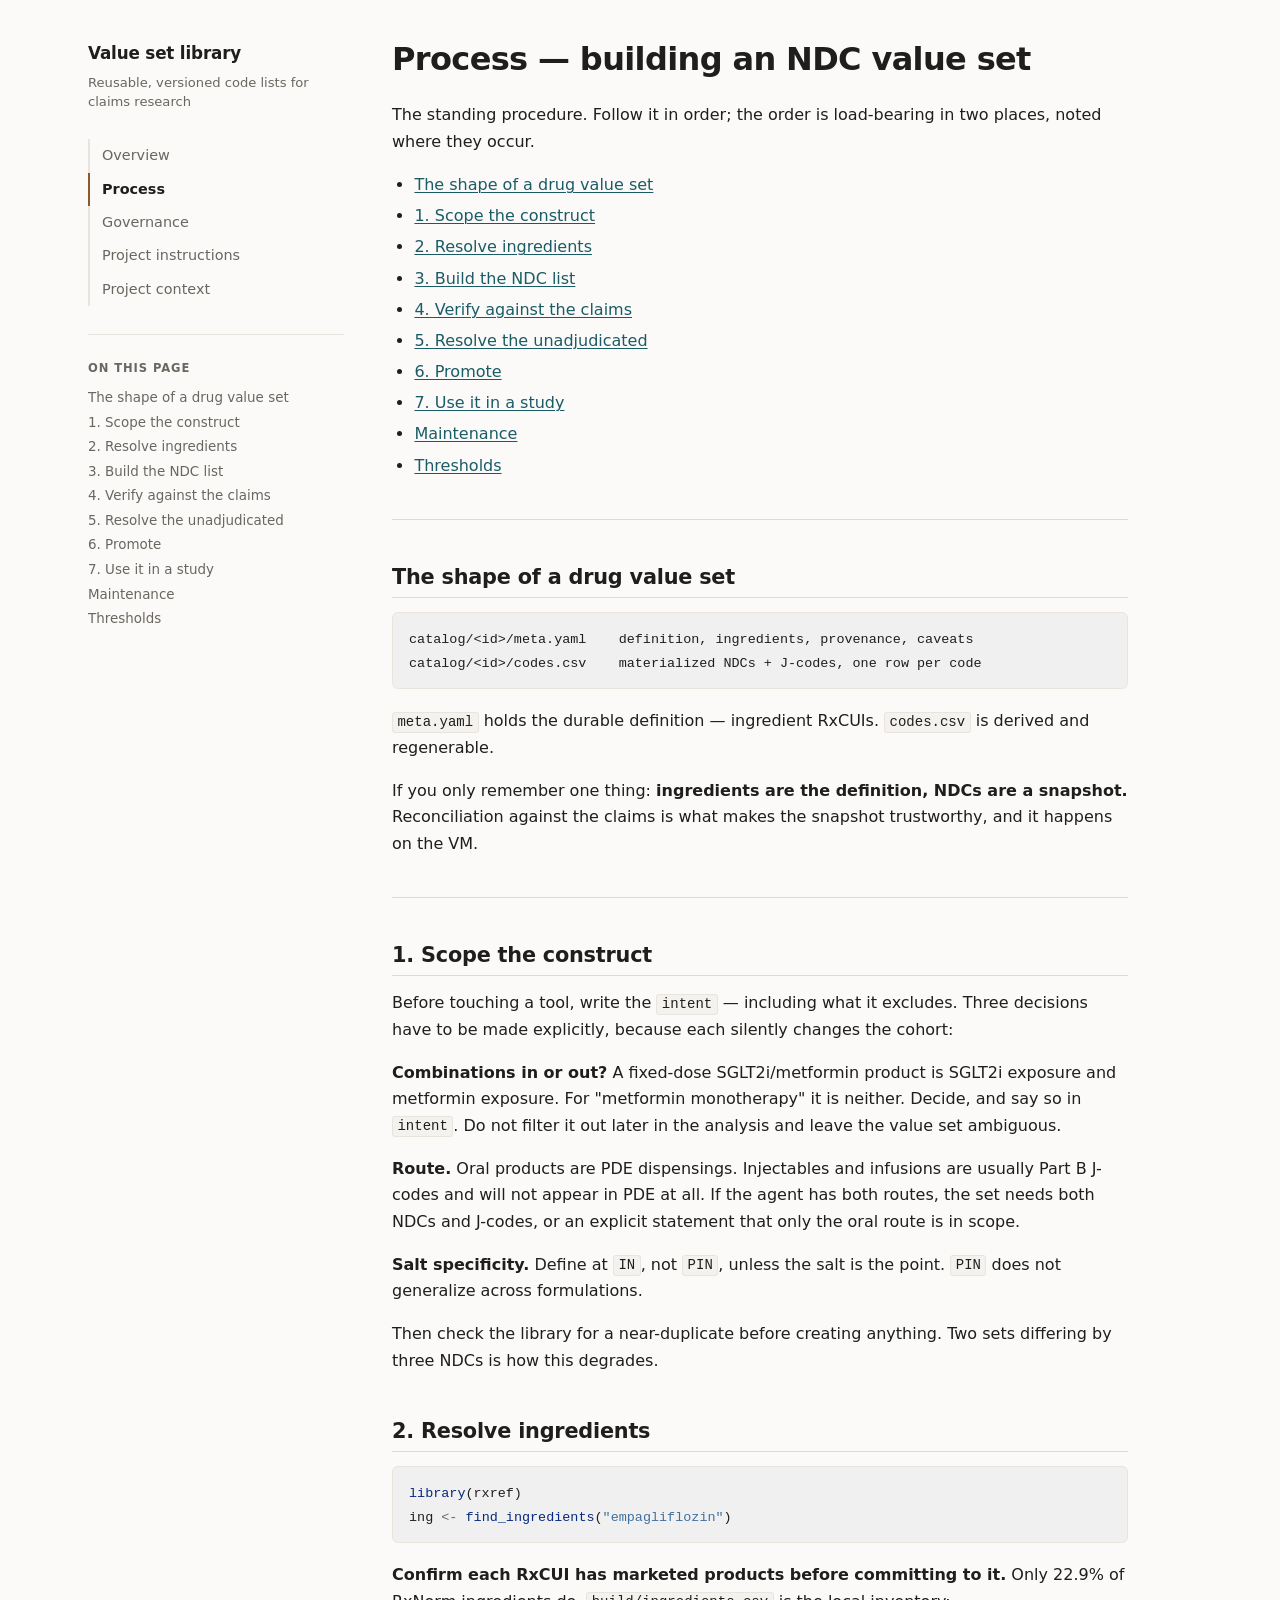
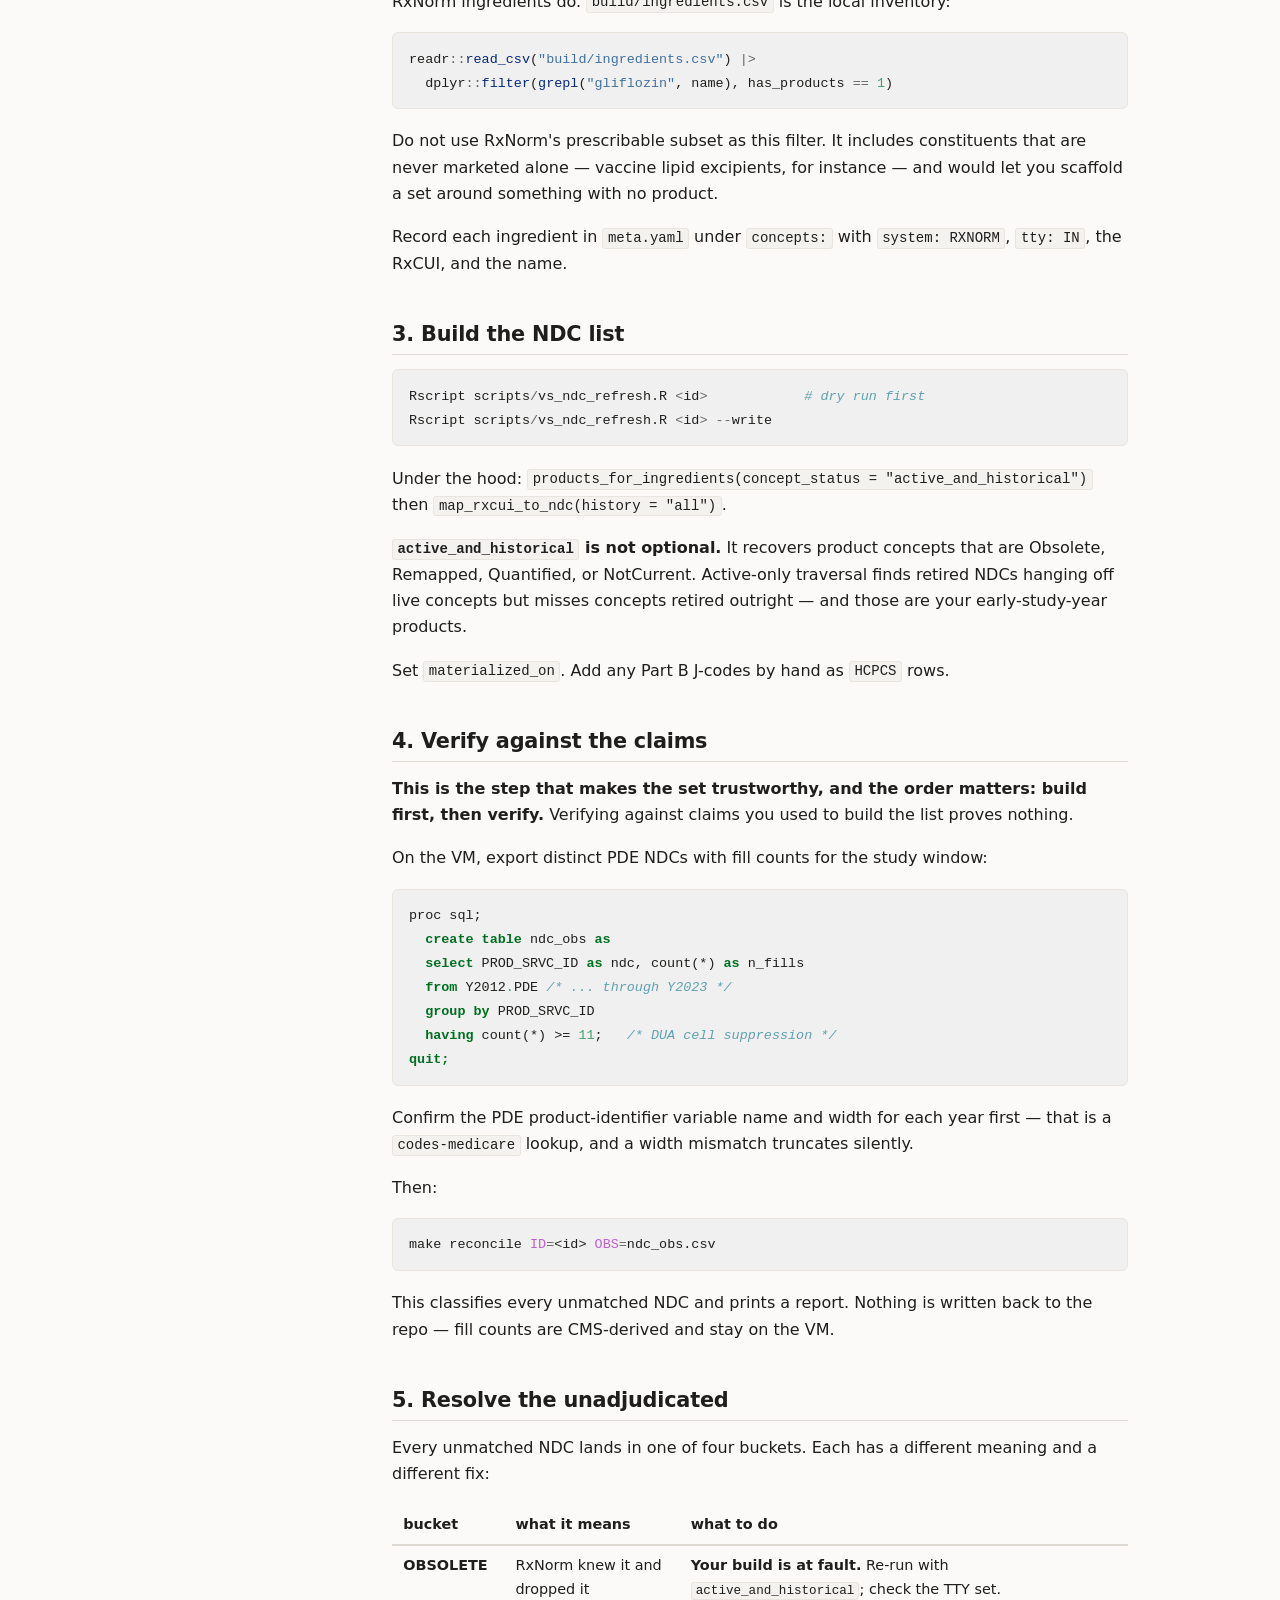
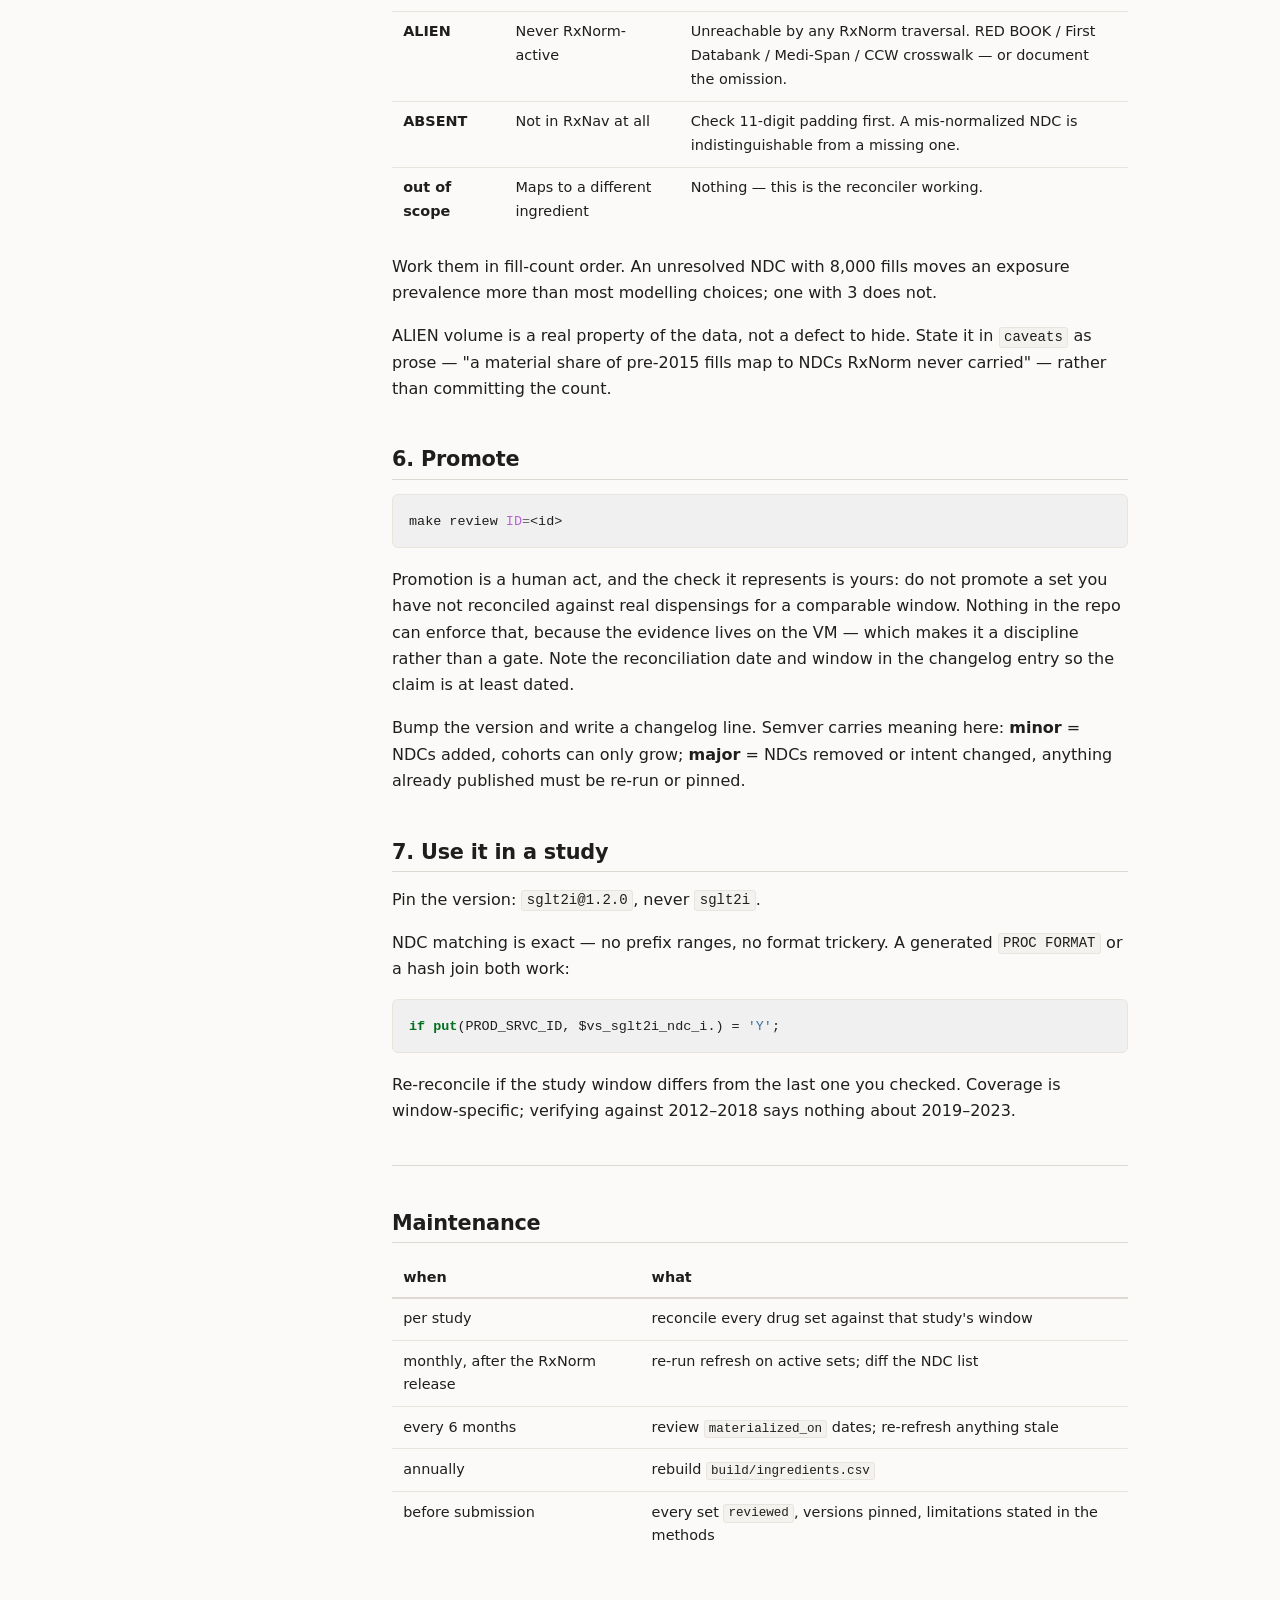
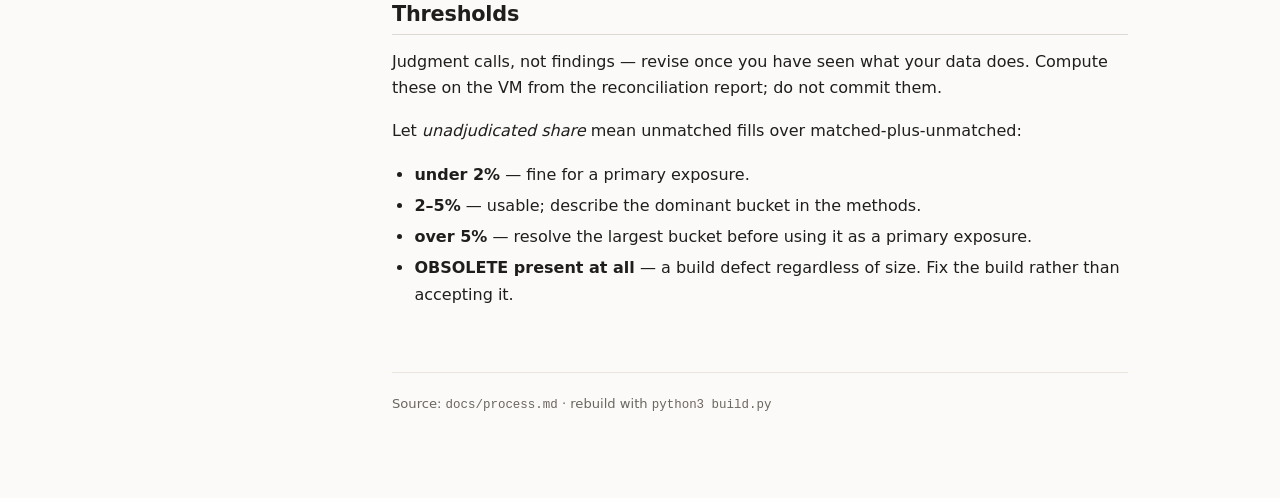
==== process.html @ ccbb122b "Publish value set library docs as a static site Renders the five library documents (overview, proces" ====
<!doctype html>
<html lang="en">
<head>
<meta charset="utf-8">
<meta name="viewport" content="width=device-width, initial-scale=1">
<title>Process — building an NDC value set — Value set library</title>
<meta name="description" content="The standing procedure. Follow it in order; the order is load-bearing in two">
<link rel="stylesheet" href="assets/style.css">
<link rel="stylesheet" href="assets/highlight.css">
<link rel="icon" href="data:image/svg+xml,<svg xmlns='http://www.w3.org/2000/svg' viewBox='0 0 16 16'><text y='13' font-size='14'>&#128203;</text></svg>">
</head>
<body>
<a class="skip" href="#main">Skip to content</a>
<div class="layout">
<header class="sidebar">
  <div class="brand">
    <a href="index.html">Value set library</a>
    <p>Reusable, versioned code lists for claims research</p>
  </div>
  <nav class="site-nav" aria-label="Site">
    <ul>
      <li><a href="index.html">Overview</a></li>
      <li><a href="process.html" class="current" aria-current="page">Process</a></li>
      <li><a href="governance.html">Governance</a></li>
      <li><a href="project-instructions.html">Project instructions</a></li>
      <li><a href="project-context.html">Project context</a></li>
    </ul>
  </nav>
  <nav class="page-toc" aria-label="On this page">
    <h2>On this page</h2>
    <ul>
      <li><a href="#the-shape-of-a-drug-value-set">The shape of a drug value set</a></li>
      <li><a href="#1-scope-the-construct">1. Scope the construct</a></li>
      <li><a href="#2-resolve-ingredients">2. Resolve ingredients</a></li>
      <li><a href="#3-build-the-ndc-list">3. Build the NDC list</a></li>
      <li><a href="#4-verify-against-the-claims">4. Verify against the claims</a></li>
      <li><a href="#5-resolve-the-unadjudicated">5. Resolve the unadjudicated</a></li>
      <li><a href="#6-promote">6. Promote</a></li>
      <li><a href="#7-use-it-in-a-study">7. Use it in a study</a></li>
      <li><a href="#maintenance">Maintenance</a></li>
      <li><a href="#thresholds">Thresholds</a></li>
    </ul>
  </nav>

</header>
<main id="main">
  <article class="prose">
<h1 id="process-building-an-ndc-value-set">Process — building an NDC value set<a class="headerlink" href="#process-building-an-ndc-value-set" title="Link to this section">#</a></h1>
<p>The standing procedure. Follow it in order; the order is load-bearing in two
places, noted where they occur.</p>
<ul>
<li><a href="#the-shape-of-a-drug-value-set">The shape of a drug value set</a></li>
<li><a href="#1-scope-the-construct">1. Scope the construct</a></li>
<li><a href="#2-resolve-ingredients">2. Resolve ingredients</a></li>
<li><a href="#3-build-the-ndc-list">3. Build the NDC list</a></li>
<li><a href="#4-verify-against-the-claims">4. Verify against the claims</a></li>
<li><a href="#5-resolve-the-unadjudicated">5. Resolve the unadjudicated</a></li>
<li><a href="#6-promote">6. Promote</a></li>
<li><a href="#7-use-it-in-a-study">7. Use it in a study</a></li>
<li><a href="#maintenance">Maintenance</a></li>
<li><a href="#thresholds">Thresholds</a></li>
</ul>
<hr />
<h2 id="the-shape-of-a-drug-value-set">The shape of a drug value set<a class="headerlink" href="#the-shape-of-a-drug-value-set" title="Link to this section">#</a></h2>
<div class="codehilite"><pre><span></span><code>catalog/&lt;id&gt;/meta.yaml    definition, ingredients, provenance, caveats
catalog/&lt;id&gt;/codes.csv    materialized NDCs + J-codes, one row per code
</code></pre></div>

<p><code>meta.yaml</code> holds the durable definition — ingredient RxCUIs. <code>codes.csv</code> is
derived and regenerable.</p>
<p>If you only remember one thing: <strong>ingredients are the definition, NDCs are a
snapshot.</strong> Reconciliation against the claims is what makes the snapshot
trustworthy, and it happens on the VM.</p>
<hr />
<h2 id="1-scope-the-construct">1. Scope the construct<a class="headerlink" href="#1-scope-the-construct" title="Link to this section">#</a></h2>
<p>Before touching a tool, write the <code>intent</code> — including what it excludes. Three
decisions have to be made explicitly, because each silently changes the cohort:</p>
<p><strong>Combinations in or out?</strong> A fixed-dose SGLT2i/metformin product is SGLT2i
exposure and metformin exposure. For "metformin monotherapy" it is neither.
Decide, and say so in <code>intent</code>. Do not filter it out later in the analysis and
leave the value set ambiguous.</p>
<p><strong>Route.</strong> Oral products are PDE dispensings. Injectables and infusions are
usually Part B J-codes and will not appear in PDE at all. If the agent has both
routes, the set needs both NDCs and J-codes, or an explicit statement that only
the oral route is in scope.</p>
<p><strong>Salt specificity.</strong> Define at <code>IN</code>, not <code>PIN</code>, unless the salt is the point.
<code>PIN</code> does not generalize across formulations.</p>
<p>Then check the library for a near-duplicate before creating anything. Two sets
differing by three NDCs is how this degrades.</p>
<h2 id="2-resolve-ingredients">2. Resolve ingredients<a class="headerlink" href="#2-resolve-ingredients" title="Link to this section">#</a></h2>
<div class="codehilite"><pre><span></span><code><span class="nf">library</span><span class="p">(</span><span class="n">rxref</span><span class="p">)</span>
<span class="n">ing</span><span class="w"> </span><span class="o">&lt;-</span><span class="w"> </span><span class="nf">find_ingredients</span><span class="p">(</span><span class="s">"empagliflozin"</span><span class="p">)</span>
</code></pre></div>

<p><strong>Confirm each RxCUI has marketed products before committing to it.</strong> Only 22.9%
of RxNorm ingredients do. <code>build/ingredients.csv</code> is the local inventory:</p>
<div class="codehilite"><pre><span></span><code><span class="n">readr</span><span class="o">::</span><span class="nf">read_csv</span><span class="p">(</span><span class="s">"build/ingredients.csv"</span><span class="p">)</span><span class="w"> </span><span class="o">|&gt;</span>
<span class="w">  </span><span class="n">dplyr</span><span class="o">::</span><span class="nf">filter</span><span class="p">(</span><span class="nf">grepl</span><span class="p">(</span><span class="s">"gliflozin"</span><span class="p">,</span><span class="w"> </span><span class="n">name</span><span class="p">),</span><span class="w"> </span><span class="n">has_products</span><span class="w"> </span><span class="o">==</span><span class="w"> </span><span class="m">1</span><span class="p">)</span>
</code></pre></div>

<p>Do not use RxNorm's prescribable subset as this filter. It includes constituents
that are never marketed alone — vaccine lipid excipients, for instance — and
would let you scaffold a set around something with no product.</p>
<p>Record each ingredient in <code>meta.yaml</code> under <code>concepts:</code> with <code>system: RXNORM</code>,
<code>tty: IN</code>, the RxCUI, and the name.</p>
<h2 id="3-build-the-ndc-list">3. Build the NDC list<a class="headerlink" href="#3-build-the-ndc-list" title="Link to this section">#</a></h2>
<div class="codehilite"><pre><span></span><code><span class="n">Rscript</span><span class="w"> </span><span class="n">scripts</span><span class="o">/</span><span class="n">vs_ndc_refresh.R</span><span class="w"> </span><span class="o">&lt;</span><span class="n">id</span><span class="o">&gt;</span><span class="w">            </span><span class="c1"># dry run first</span>
<span class="n">Rscript</span><span class="w"> </span><span class="n">scripts</span><span class="o">/</span><span class="n">vs_ndc_refresh.R</span><span class="w"> </span><span class="o">&lt;</span><span class="n">id</span><span class="o">&gt;</span><span class="w"> </span><span class="o">--</span><span class="n">write</span>
</code></pre></div>

<p>Under the hood: <code>products_for_ingredients(concept_status =
"active_and_historical")</code> then <code>map_rxcui_to_ndc(history = "all")</code>.</p>
<p><strong><code>active_and_historical</code> is not optional.</strong> It recovers product concepts that
are Obsolete, Remapped, Quantified, or NotCurrent. Active-only traversal finds
retired NDCs hanging off live concepts but misses concepts retired outright —
and those are your early-study-year products.</p>
<p>Set <code>materialized_on</code>. Add any Part B J-codes by hand as <code>HCPCS</code> rows.</p>
<h2 id="4-verify-against-the-claims">4. Verify against the claims<a class="headerlink" href="#4-verify-against-the-claims" title="Link to this section">#</a></h2>
<p><strong>This is the step that makes the set trustworthy, and the order matters: build
first, then verify.</strong> Verifying against claims you used to build the list proves
nothing.</p>
<p>On the VM, export distinct PDE NDCs with fill counts for the study window:</p>
<div class="codehilite"><pre><span></span><code>proc sql;
  <span class="k">create</span> <span class="k">table</span> ndc_obs <span class="k">as</span>
  <span class="k">select</span> PROD_SRVC_ID <span class="k">as</span> ndc, count(*) <span class="k">as</span> n_fills
  <span class="k">from</span> Y2012<span class="m">.</span>PDE <span class="c">/* ... through Y2023 */</span>
  <span class="k">group</span> <span class="k">by</span> PROD_SRVC_ID
  <span class="k">having</span> count(*) &gt;= <span class="m">11</span>;   <span class="c">/* DUA cell suppression */</span>
<span class="kr">quit;</span>
</code></pre></div>

<p>Confirm the PDE product-identifier variable name and width for each year first —
that is a <code>codes-medicare</code> lookup, and a width mismatch truncates silently.</p>
<p>Then:</p>
<div class="codehilite"><pre><span></span><code>make<span class="w"> </span>reconcile<span class="w"> </span><span class="nv">ID</span><span class="o">=</span>&lt;id&gt;<span class="w"> </span><span class="nv">OBS</span><span class="o">=</span>ndc_obs.csv
</code></pre></div>

<p>This classifies every unmatched NDC and prints a report. Nothing is written
back to the repo — fill counts are CMS-derived and stay on the VM.</p>
<h2 id="5-resolve-the-unadjudicated">5. Resolve the unadjudicated<a class="headerlink" href="#5-resolve-the-unadjudicated" title="Link to this section">#</a></h2>
<p>Every unmatched NDC lands in one of four buckets. Each has a different meaning
and a different fix:</p>
<div class="table-scroll"><table>
<thead>
<tr>
<th>bucket</th>
<th>what it means</th>
<th>what to do</th>
</tr>
</thead>
<tbody>
<tr>
<td><strong>OBSOLETE</strong></td>
<td>RxNorm knew it and dropped it</td>
<td><strong>Your build is at fault.</strong> Re-run with <code>active_and_historical</code>; check the TTY set.</td>
</tr>
<tr>
<td><strong>ALIEN</strong></td>
<td>Never RxNorm-active</td>
<td>Unreachable by any RxNorm traversal. RED BOOK / First Databank / Medi-Span / CCW crosswalk — or document the omission.</td>
</tr>
<tr>
<td><strong>ABSENT</strong></td>
<td>Not in RxNav at all</td>
<td>Check 11-digit padding first. A mis-normalized NDC is indistinguishable from a missing one.</td>
</tr>
<tr>
<td><strong>out of scope</strong></td>
<td>Maps to a different ingredient</td>
<td>Nothing — this is the reconciler working.</td>
</tr>
</tbody>
</table></div>
<p>Work them in fill-count order. An unresolved NDC with 8,000 fills moves an
exposure prevalence more than most modelling choices; one with 3 does not.</p>
<p>ALIEN volume is a real property of the data, not a defect to hide. State it in
<code>caveats</code> as prose — "a material share of pre-2015 fills map to NDCs RxNorm
never carried" — rather than committing the count.</p>
<h2 id="6-promote">6. Promote<a class="headerlink" href="#6-promote" title="Link to this section">#</a></h2>
<div class="codehilite"><pre><span></span><code>make<span class="w"> </span>review<span class="w"> </span><span class="nv">ID</span><span class="o">=</span>&lt;id&gt;
</code></pre></div>

<p>Promotion is a human act, and the check it represents is yours: do not promote
a set you have not reconciled against real dispensings for a comparable window.
Nothing in the repo can enforce that, because the evidence lives on the VM —
which makes it a discipline rather than a gate. Note the reconciliation date
and window in the changelog entry so the claim is at least dated.</p>
<p>Bump the version and write a changelog line. Semver carries meaning here:
<strong>minor</strong> = NDCs added, cohorts can only grow; <strong>major</strong> = NDCs removed or
intent changed, anything already published must be re-run or pinned.</p>
<h2 id="7-use-it-in-a-study">7. Use it in a study<a class="headerlink" href="#7-use-it-in-a-study" title="Link to this section">#</a></h2>
<p>Pin the version: <code>sglt2i@1.2.0</code>, never <code>sglt2i</code>.</p>
<p>NDC matching is exact — no prefix ranges, no format trickery. A generated
<code>PROC FORMAT</code> or a hash join both work:</p>
<div class="codehilite"><pre><span></span><code><span class="k">if</span> <span class="k">put</span>(PROD_SRVC_ID, $vs_sglt2i_ndc_i.) = <span class="s">'Y'</span>;
</code></pre></div>

<p>Re-reconcile if the study window differs from the last one you checked.
Coverage is window-specific; verifying against 2012–2018 says nothing about
2019–2023.</p>
<hr />
<h2 id="maintenance">Maintenance<a class="headerlink" href="#maintenance" title="Link to this section">#</a></h2>
<div class="table-scroll"><table>
<thead>
<tr>
<th>when</th>
<th>what</th>
</tr>
</thead>
<tbody>
<tr>
<td>per study</td>
<td>reconcile every drug set against that study's window</td>
</tr>
<tr>
<td>monthly, after the RxNorm release</td>
<td>re-run refresh on active sets; diff the NDC list</td>
</tr>
<tr>
<td>every 6 months</td>
<td>review <code>materialized_on</code> dates; re-refresh anything stale</td>
</tr>
<tr>
<td>annually</td>
<td>rebuild <code>build/ingredients.csv</code></td>
</tr>
<tr>
<td>before submission</td>
<td>every set <code>reviewed</code>, versions pinned, limitations stated in the methods</td>
</tr>
</tbody>
</table></div>
<h2 id="thresholds">Thresholds<a class="headerlink" href="#thresholds" title="Link to this section">#</a></h2>
<p>Judgment calls, not findings — revise once you have seen what your data does.
Compute these on the VM from the reconciliation report; do not commit them.</p>
<p>Let <em>unadjudicated share</em> mean unmatched fills over matched-plus-unmatched:</p>
<ul>
<li><strong>under 2%</strong> — fine for a primary exposure.</li>
<li><strong>2–5%</strong> — usable; describe the dominant bucket in the methods.</li>
<li><strong>over 5%</strong> — resolve the largest bucket before using it as a primary
  exposure.</li>
<li><strong>OBSOLETE present at all</strong> — a build defect regardless of size. Fix the
  build rather than accepting it.</li>
</ul>
  </article>
  <footer class="page-footer">
    <p>Source: <code>docs/process.md</code> &middot; rebuild with <code>python3 build.py</code></p>
  </footer>
</main>
</div>
</body>
</html>
---- assets/style.css ----
/* Value set library — documentation site */

:root {
  --bg:        #fbfaf8;
  --bg-soft:   #f2f0ec;
  --bg-code:   #f4f2ee;
  --text:      #1f1e1c;
  --text-mute: #6a6660;
  --rule:      #dedad3;
  --rule-soft: #e9e5de;
  --link:      #1a5c66;
  --link-hover:#0f3d45;
  --accent:    #8a5a2b;
  --sans: ui-sans-serif, system-ui, -apple-system, "Segoe UI", Roboto,
          "Helvetica Neue", Arial, sans-serif;
  --mono: ui-monospace, SFMono-Regular, "SF Mono", Menlo, Consolas,
          "Liberation Mono", monospace;
}

@media (prefers-color-scheme: dark) {
  :root {
    --bg:        #17181b;
    --bg-soft:   #1e2024;
    --bg-code:   #1c1e22;
    --text:      #e4e2de;
    --text-mute: #9b968e;
    --rule:      #2f3237;
    --rule-soft: #26292d;
    --link:      #6fc0cc;
    --link-hover:#a2dbe4;
    --accent:    #d3a06a;
  }
}

* { box-sizing: border-box; }

html { -webkit-text-size-adjust: 100%; }

body {
  margin: 0;
  background: var(--bg);
  color: var(--text);
  font-family: var(--sans);
  font-size: 16px;
  line-height: 1.65;
}

a { color: var(--link); text-decoration-thickness: 1px; text-underline-offset: 2px; }
a:hover { color: var(--link-hover); }

.skip {
  position: absolute;
  left: -9999px;
}
.skip:focus {
  left: 1rem; top: 1rem; z-index: 10;
  background: var(--bg-soft); padding: .5rem .75rem; border-radius: 4px;
}

/* ---------- layout ---------- */

.layout {
  display: grid;
  grid-template-columns: 16rem minmax(0, 1fr);
  gap: 3rem;
  max-width: 72rem;
  margin: 0 auto;
  padding: 0 1.5rem;
}

.sidebar {
  position: sticky;
  top: 0;
  align-self: start;
  max-height: 100vh;
  overflow-y: auto;
  padding: 2.5rem 0 3rem;
}

main {
  min-width: 0;
  padding: 2.5rem 0 5rem;
  max-width: 46rem;
}

@media (max-width: 900px) {
  .layout { grid-template-columns: 1fr; gap: 0; }
  .sidebar {
    position: static; max-height: none; overflow: visible;
    padding: 2rem 0 1.5rem;
    border-bottom: 1px solid var(--rule);
  }
  main { padding-top: 2rem; }
  .page-toc { display: none; }
}

/* ---------- sidebar ---------- */

.brand a {
  font-size: 1.05rem;
  font-weight: 650;
  color: var(--text);
  text-decoration: none;
  letter-spacing: -0.01em;
}
.brand p {
  margin: .35rem 0 0;
  font-size: .82rem;
  line-height: 1.45;
  color: var(--text-mute);
}

.sidebar nav { margin-top: 1.75rem; }
.sidebar nav ul { list-style: none; margin: 0; padding: 0; }
.sidebar nav li { margin: 0; }

.site-nav a {
  display: block;
  padding: .3rem 0 .3rem .75rem;
  border-left: 2px solid var(--rule-soft);
  color: var(--text-mute);
  text-decoration: none;
  font-size: .9rem;
}
.site-nav a:hover { color: var(--text); border-left-color: var(--rule); }
.site-nav a.current {
  color: var(--text);
  font-weight: 600;
  border-left-color: var(--accent);
}

.page-toc h2 {
  margin: 0 0 .5rem;
  font-size: .72rem;
  letter-spacing: .08em;
  text-transform: uppercase;
  color: var(--text-mute);
  font-weight: 600;
  border: 0;
  padding: 0;
}
.page-toc a {
  display: block;
  padding: .18rem 0;
  color: var(--text-mute);
  text-decoration: none;
  font-size: .84rem;
  line-height: 1.4;
}
.page-toc a:hover { color: var(--link); }

@media (min-width: 901px) {
  .page-toc { margin-top: 2rem; padding-top: 1.5rem; border-top: 1px solid var(--rule-soft); }
}

/* ---------- prose ---------- */

.prose > :first-child { margin-top: 0; }

.prose h1 {
  font-size: 2rem;
  line-height: 1.2;
  letter-spacing: -0.02em;
  margin: 0 0 1.5rem;
  font-weight: 650;
}

.prose h2 {
  font-size: 1.3rem;
  line-height: 1.3;
  letter-spacing: -0.01em;
  margin: 2.75rem 0 .9rem;
  padding-bottom: .35rem;
  border-bottom: 1px solid var(--rule);
  font-weight: 620;
}

.prose h3 {
  font-size: 1.05rem;
  margin: 2rem 0 .6rem;
  font-weight: 620;
}

.prose p { margin: 0 0 1.05rem; }

.prose ul, .prose ol { margin: 0 0 1.05rem; padding-left: 1.4rem; }
.prose li { margin: .3rem 0; }
.prose li > ul, .prose li > ol { margin-bottom: .3rem; }

.prose strong { font-weight: 650; }

.prose hr {
  border: 0;
  border-top: 1px solid var(--rule);
  margin: 2.5rem 0;
}

.prose blockquote {
  margin: 0 0 1.05rem;
  padding: .1rem 0 .1rem 1rem;
  border-left: 3px solid var(--rule);
  color: var(--text-mute);
}

/* heading anchors from the toc extension */
.prose .headerlink {
  margin-left: .4rem;
  color: var(--rule);
  text-decoration: none;
  font-weight: 400;
  opacity: 0;
  transition: opacity .12s;
}
.prose h1:hover .headerlink,
.prose h2:hover .headerlink,
.prose h3:hover .headerlink,
.prose .headerlink:focus { opacity: 1; color: var(--link); }

/* ---------- code ---------- */

.prose code {
  font-family: var(--mono);
  font-size: .875em;
  background: var(--bg-code);
  border: 1px solid var(--rule-soft);
  border-radius: 3px;
  padding: .1em .32em;
  word-break: break-word;
}

.prose pre, .codehilite {
  background: var(--bg-code);
  border: 1px solid var(--rule-soft);
  border-radius: 6px;
  margin: 0 0 1.2rem;
  overflow-x: auto;
}
.codehilite pre { margin: 0; border: 0; border-radius: 0; background: none; }
.prose pre { padding: .85rem 1rem; line-height: 1.5; }
.prose pre code {
  background: none;
  border: 0;
  padding: 0;
  font-size: .84rem;
  word-break: normal;
}

/* ---------- tables ---------- */

.table-scroll { overflow-x: auto; margin: 0 0 1.3rem; }

.prose table {
  border-collapse: collapse;
  width: 100%;
  font-size: .9rem;
  margin: 0;
}
.prose thead th {
  text-align: left;
  font-weight: 620;
  border-bottom: 2px solid var(--rule);
  padding: .5rem .7rem .45rem;
  white-space: nowrap;
}
.prose tbody td {
  border-bottom: 1px solid var(--rule-soft);
  padding: .55rem .7rem;
  vertical-align: top;
}
.prose tbody tr:last-child td { border-bottom: 0; }
.prose td code { white-space: nowrap; }

/* ---------- footer ---------- */

.page-footer {
  margin-top: 4rem;
  padding-top: 1.25rem;
  border-top: 1px solid var(--rule-soft);
  color: var(--text-mute);
  font-size: .82rem;
}
.page-footer p { margin: 0; }
.page-footer code {
  font-family: var(--mono);
  font-size: .95em;
}
---- assets/highlight.css ----
/* GENERATED by build.py — do not edit */
pre { line-height: 125%; }
td.linenos .normal { color: #666666; background-color: transparent; padding-left: 5px; padding-right: 5px; }
span.linenos { color: #666666; background-color: transparent; padding-left: 5px; padding-right: 5px; }
td.linenos .special { color: #000000; background-color: #ffffc0; padding-left: 5px; padding-right: 5px; }
span.linenos.special { color: #000000; background-color: #ffffc0; padding-left: 5px; padding-right: 5px; }
.codehilite .hll { background-color: #ffffcc }
.codehilite { background: #f0f0f0; }
.codehilite .c { color: #60A0B0; font-style: italic } /* Comment */
.codehilite .err { border: 1px solid #F00 } /* Error */
.codehilite .k { color: #007020; font-weight: bold } /* Keyword */
.codehilite .o { color: #666 } /* Operator */
.codehilite .ch { color: #60A0B0; font-style: italic } /* Comment.Hashbang */
.codehilite .cm { color: #60A0B0; font-style: italic } /* Comment.Multiline */
.codehilite .cp { color: #007020 } /* Comment.Preproc */
.codehilite .cpf { color: #60A0B0; font-style: italic } /* Comment.PreprocFile */
.codehilite .c1 { color: #60A0B0; font-style: italic } /* Comment.Single */
.codehilite .cs { color: #60A0B0; background-color: #FFF0F0 } /* Comment.Special */
.codehilite .gd { color: #A00000 } /* Generic.Deleted */
.codehilite .ge { font-style: italic } /* Generic.Emph */
.codehilite .ges { font-weight: bold; font-style: italic } /* Generic.EmphStrong */
.codehilite .gr { color: #F00 } /* Generic.Error */
.codehilite .gh { color: #000080; font-weight: bold } /* Generic.Heading */
.codehilite .gi { color: #00A000 } /* Generic.Inserted */
.codehilite .go { color: #888 } /* Generic.Output */
.codehilite .gp { color: #C65D09; font-weight: bold } /* Generic.Prompt */
.codehilite .gs { font-weight: bold } /* Generic.Strong */
.codehilite .gu { color: #800080; font-weight: bold } /* Generic.Subheading */
.codehilite .gt { color: #04D } /* Generic.Traceback */
.codehilite .kc { color: #007020; font-weight: bold } /* Keyword.Constant */
.codehilite .kd { color: #007020; font-weight: bold } /* Keyword.Declaration */
.codehilite .kn { color: #007020; font-weight: bold } /* Keyword.Namespace */
.codehilite .kp { color: #007020 } /* Keyword.Pseudo */
.codehilite .kr { color: #007020; font-weight: bold } /* Keyword.Reserved */
.codehilite .kt { color: #902000 } /* Keyword.Type */
.codehilite .m { color: #40A070 } /* Literal.Number */
.codehilite .s { color: #4070A0 } /* Literal.String */
.codehilite .na { color: #4070A0 } /* Name.Attribute */
.codehilite .nb { color: #007020 } /* Name.Builtin */
.codehilite .nc { color: #0E84B5; font-weight: bold } /* Name.Class */
.codehilite .no { color: #60ADD5 } /* Name.Constant */
.codehilite .nd { color: #555; font-weight: bold } /* Name.Decorator */
.codehilite .ni { color: #D55537; font-weight: bold } /* Name.Entity */
.codehilite .ne { color: #007020 } /* Name.Exception */
.codehilite .nf { color: #06287E } /* Name.Function */
.codehilite .nl { color: #002070; font-weight: bold } /* Name.Label */
.codehilite .nn { color: #0E84B5; font-weight: bold } /* Name.Namespace */
.codehilite .nt { color: #062873; font-weight: bold } /* Name.Tag */
.codehilite .nv { color: #BB60D5 } /* Name.Variable */
.codehilite .ow { color: #007020; font-weight: bold } /* Operator.Word */
.codehilite .w { color: #BBB } /* Text.Whitespace */
.codehilite .mb { color: #40A070 } /* Literal.Number.Bin */
.codehilite .mf { color: #40A070 } /* Literal.Number.Float */
.codehilite .mh { color: #40A070 } /* Literal.Number.Hex */
.codehilite .mi { color: #40A070 } /* Literal.Number.Integer */
.codehilite .mo { color: #40A070 } /* Literal.Number.Oct */
.codehilite .sa { color: #4070A0 } /* Literal.String.Affix */
.codehilite .sb { color: #4070A0 } /* Literal.String.Backtick */
.codehilite .sc { color: #4070A0 } /* Literal.String.Char */
.codehilite .dl { color: #4070A0 } /* Literal.String.Delimiter */
.codehilite .sd { color: #4070A0; font-style: italic } /* Literal.String.Doc */
.codehilite .s2 { color: #4070A0 } /* Literal.String.Double */
.codehilite .se { color: #4070A0; font-weight: bold } /* Literal.String.Escape */
.codehilite .sh { color: #4070A0 } /* Literal.String.Heredoc */
.codehilite .si { color: #70A0D0; font-style: italic } /* Literal.String.Interpol */
.codehilite .sx { color: #C65D09 } /* Literal.String.Other */
.codehilite .sr { color: #235388 } /* Literal.String.Regex */
.codehilite .s1 { color: #4070A0 } /* Literal.String.Single */
.codehilite .ss { color: #517918 } /* Literal.String.Symbol */
.codehilite .bp { color: #007020 } /* Name.Builtin.Pseudo */
.codehilite .fm { color: #06287E } /* Name.Function.Magic */
.codehilite .vc { color: #BB60D5 } /* Name.Variable.Class */
.codehilite .vg { color: #BB60D5 } /* Name.Variable.Global */
.codehilite .vi { color: #BB60D5 } /* Name.Variable.Instance */
.codehilite .vm { color: #BB60D5 } /* Name.Variable.Magic */
.codehilite .il { color: #40A070 } /* Literal.Number.Integer.Long */
@media (prefers-color-scheme: dark) {
  pre { line-height: 125%; }
  td.linenos .normal { color: inherit; background-color: transparent; padding-left: 5px; padding-right: 5px; }
  span.linenos { color: inherit; background-color: transparent; padding-left: 5px; padding-right: 5px; }
  td.linenos .special { color: #000000; background-color: #ffffc0; padding-left: 5px; padding-right: 5px; }
  span.linenos.special { color: #000000; background-color: #ffffc0; padding-left: 5px; padding-right: 5px; }
  .codehilite .hll { background-color: #49483e }
  .codehilite { background: #232629; color: #CCC }
  .codehilite .c { color: #777; font-style: italic } /* Comment */
  .codehilite .err { color: #A61717; background-color: #E3D2D2 } /* Error */
  .codehilite .esc { color: #CCC } /* Escape */
  .codehilite .g { color: #CCC } /* Generic */
  .codehilite .k { color: #7686BB; font-weight: bold } /* Keyword */
  .codehilite .l { color: #CCC } /* Literal */
  .codehilite .n { color: #CCC } /* Name */
  .codehilite .o { color: #CCC } /* Operator */
  .codehilite .x { color: #CCC } /* Other */
  .codehilite .p { color: #CCC } /* Punctuation */
  .codehilite .ch { color: #777; font-style: italic } /* Comment.Hashbang */
  .codehilite .cm { color: #777; font-style: italic } /* Comment.Multiline */
  .codehilite .cp { color: #777; font-style: italic } /* Comment.Preproc */
  .codehilite .cpf { color: #777; font-style: italic } /* Comment.PreprocFile */
  .codehilite .c1 { color: #777; font-style: italic } /* Comment.Single */
  .codehilite .cs { color: #777; font-style: italic } /* Comment.Special */
  .codehilite .gd { color: #CCC } /* Generic.Deleted */
  .codehilite .ge { color: #CCC } /* Generic.Emph */
  .codehilite .ges { color: #CCC } /* Generic.EmphStrong */
  .codehilite .gr { color: #CCC } /* Generic.Error */
  .codehilite .gh { color: #CCC } /* Generic.Heading */
  .codehilite .gi { color: #CCC } /* Generic.Inserted */
  .codehilite .go { color: #CCC } /* Generic.Output */
  .codehilite .gp { color: #FFF } /* Generic.Prompt */
  .codehilite .gs { color: #CCC } /* Generic.Strong */
  .codehilite .gu { color: #CCC } /* Generic.Subheading */
  .codehilite .gt { color: #CCC } /* Generic.Traceback */
  .codehilite .kc { color: #7686BB; font-weight: bold } /* Keyword.Constant */
  .codehilite .kd { color: #7686BB; font-weight: bold } /* Keyword.Declaration */
  .codehilite .kn { color: #7686BB; font-weight: bold } /* Keyword.Namespace */
  .codehilite .kp { color: #7686BB; font-weight: bold } /* Keyword.Pseudo */
  .codehilite .kr { color: #7686BB; font-weight: bold } /* Keyword.Reserved */
  .codehilite .kt { color: #7686BB; font-weight: bold } /* Keyword.Type */
  .codehilite .ld { color: #CCC } /* Literal.Date */
  .codehilite .m { color: #4FB8CC } /* Literal.Number */
  .codehilite .s { color: #51CC99 } /* Literal.String */
  .codehilite .na { color: #CCC } /* Name.Attribute */
  .codehilite .nb { color: #CCC } /* Name.Builtin */
  .codehilite .nc { color: #CCC } /* Name.Class */
  .codehilite .no { color: #CCC } /* Name.Constant */
  .codehilite .nd { color: #CCC } /* Name.Decorator */
  .codehilite .ni { color: #CCC } /* Name.Entity */
  .codehilite .ne { color: #CCC } /* Name.Exception */
  .codehilite .nf { color: #6A6AFF } /* Name.Function */
  .codehilite .nl { color: #CCC } /* Name.Label */
  .codehilite .nn { color: #CCC } /* Name.Namespace */
  .codehilite .nx { color: #E2828E } /* Name.Other */
  .codehilite .py { color: #CCC } /* Name.Property */
  .codehilite .nt { color: #CCC } /* Name.Tag */
  .codehilite .nv { color: #7AB4DB; font-weight: bold } /* Name.Variable */
  .codehilite .ow { color: #CCC } /* Operator.Word */
  .codehilite .pm { color: #CCC } /* Punctuation.Marker */
  .codehilite .w { color: #BBB } /* Text.Whitespace */
  .codehilite .mb { color: #4FB8CC } /* Literal.Number.Bin */
  .codehilite .mf { color: #4FB8CC } /* Literal.Number.Float */
  .codehilite .mh { color: #4FB8CC } /* Literal.Number.Hex */
  .codehilite .mi { color: #4FB8CC } /* Literal.Number.Integer */
  .codehilite .mo { color: #4FB8CC } /* Literal.Number.Oct */
  .codehilite .sa { color: #51CC99 } /* Literal.String.Affix */
  .codehilite .sb { color: #51CC99 } /* Literal.String.Backtick */
  .codehilite .sc { color: #51CC99 } /* Literal.String.Char */
  .codehilite .dl { color: #51CC99 } /* Literal.String.Delimiter */
  .codehilite .sd { color: #51CC99 } /* Literal.String.Doc */
  .codehilite .s2 { color: #51CC99 } /* Literal.String.Double */
  .codehilite .se { color: #51CC99 } /* Literal.String.Escape */
  .codehilite .sh { color: #51CC99 } /* Literal.String.Heredoc */
  .codehilite .si { color: #51CC99 } /* Literal.String.Interpol */
  .codehilite .sx { color: #51CC99 } /* Literal.String.Other */
  .codehilite .sr { color: #51CC99 } /* Literal.String.Regex */
  .codehilite .s1 { color: #51CC99 } /* Literal.String.Single */
  .codehilite .ss { color: #51CC99 } /* Literal.String.Symbol */
  .codehilite .bp { color: #CCC } /* Name.Builtin.Pseudo */
  .codehilite .fm { color: #6A6AFF } /* Name.Function.Magic */
  .codehilite .vc { color: #7AB4DB; font-weight: bold } /* Name.Variable.Class */
  .codehilite .vg { color: #BE646C; font-weight: bold } /* Name.Variable.Global */
  .codehilite .vi { color: #7AB4DB; font-weight: bold } /* Name.Variable.Instance */
  .codehilite .vm { color: #7AB4DB; font-weight: bold } /* Name.Variable.Magic */
  .codehilite .il { color: #4FB8CC } /* Literal.Number.Integer.Long */
}
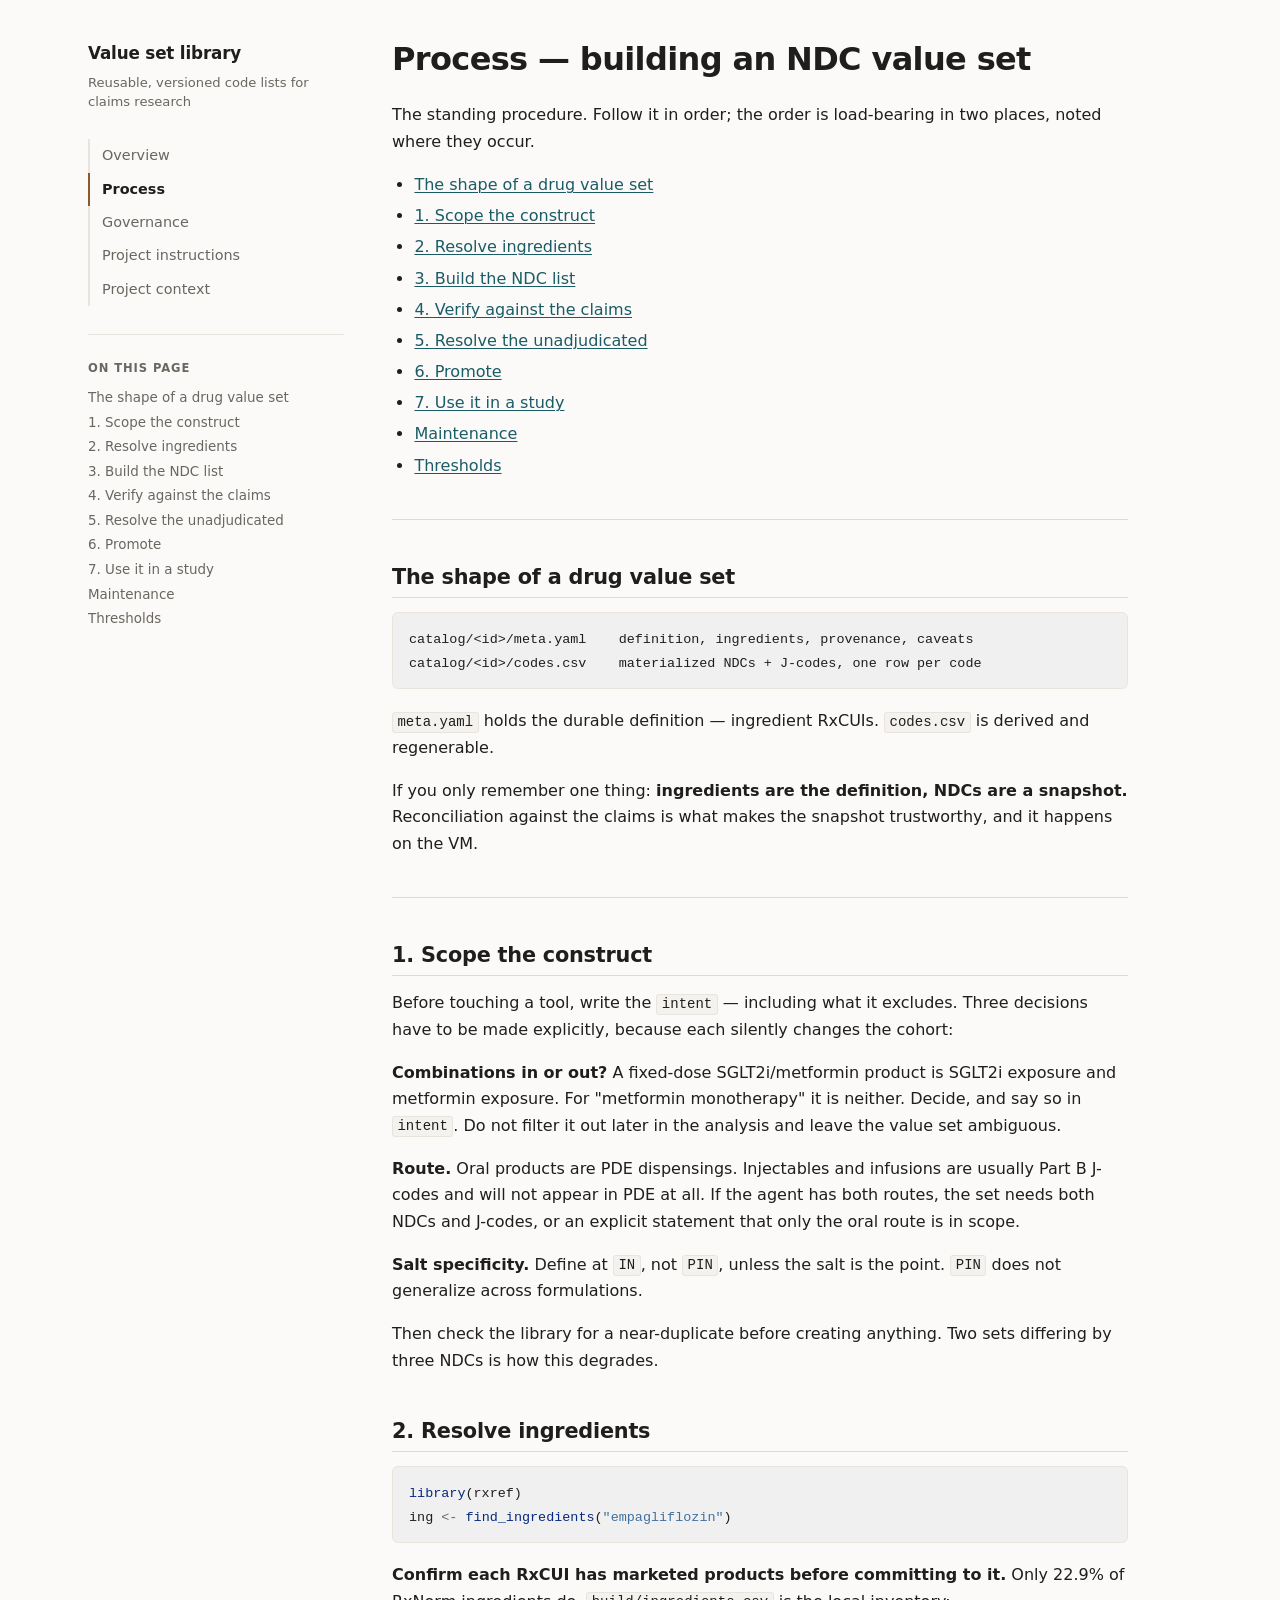
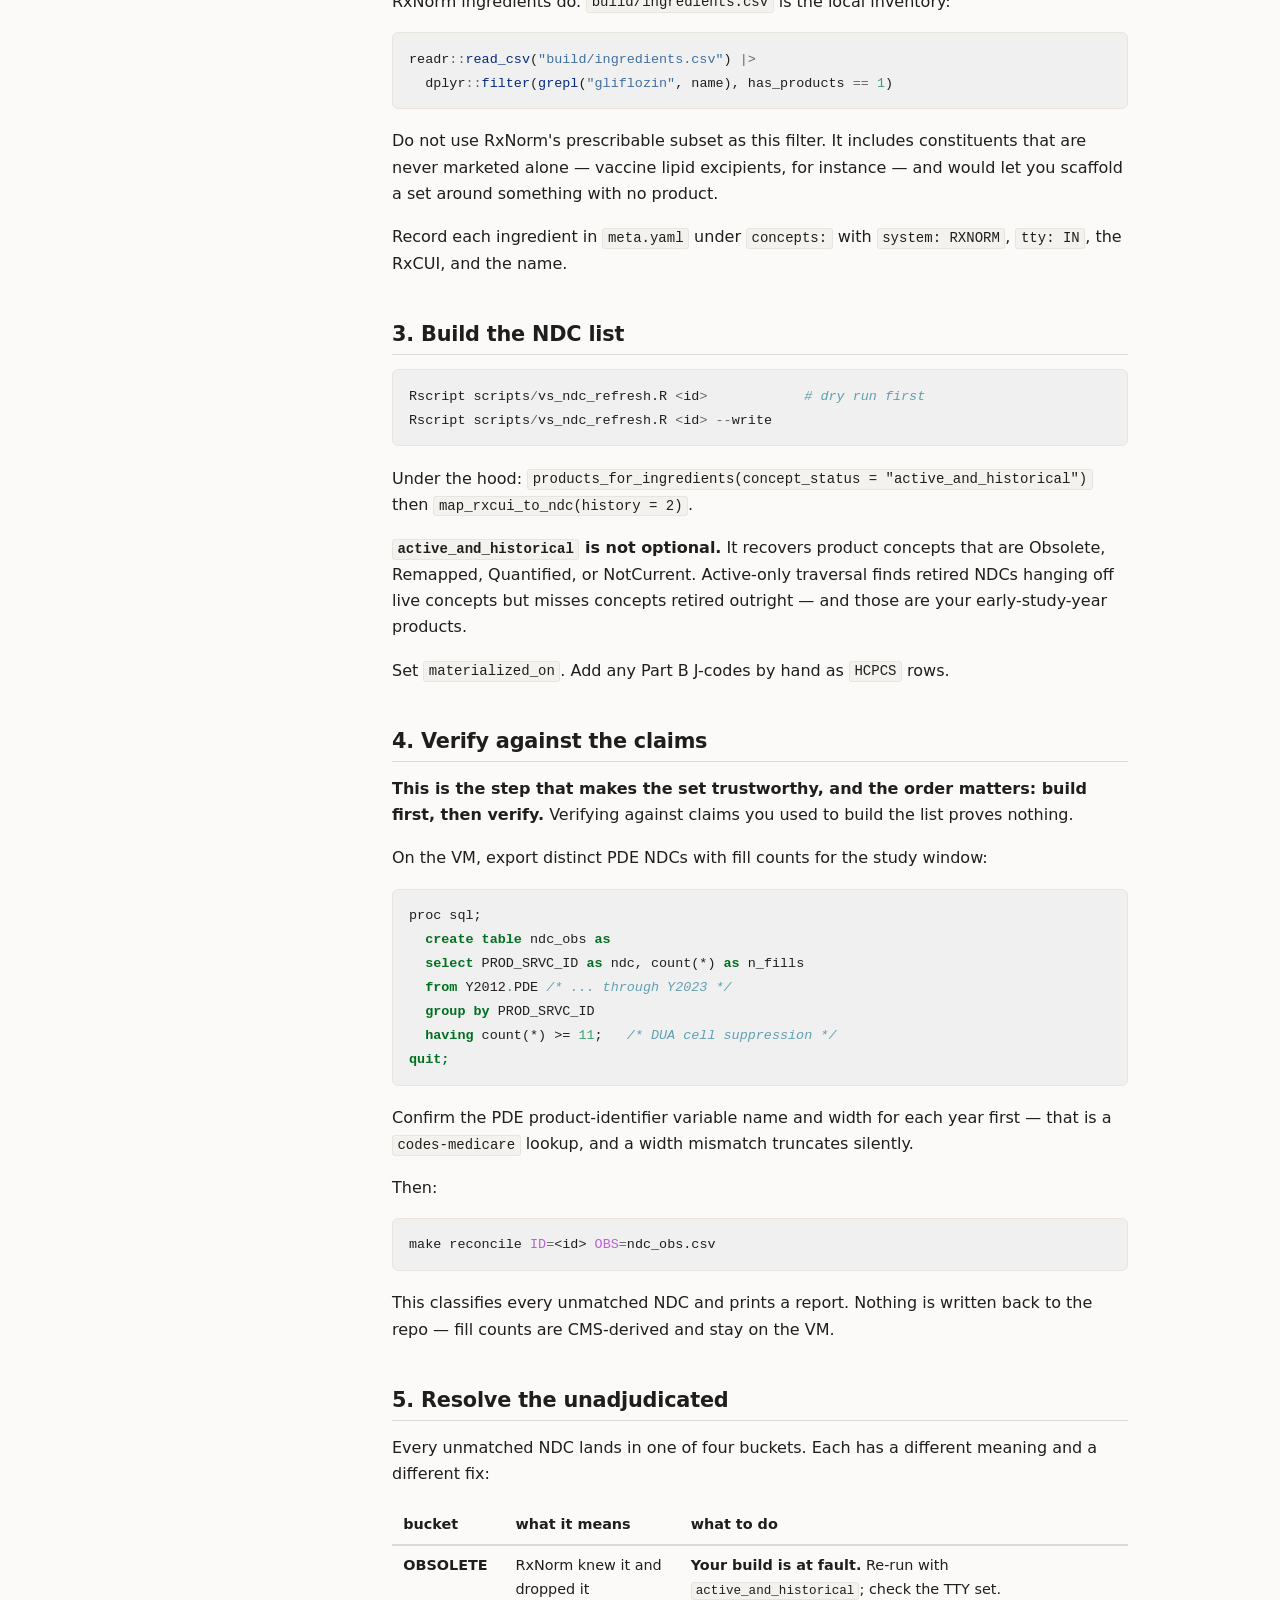
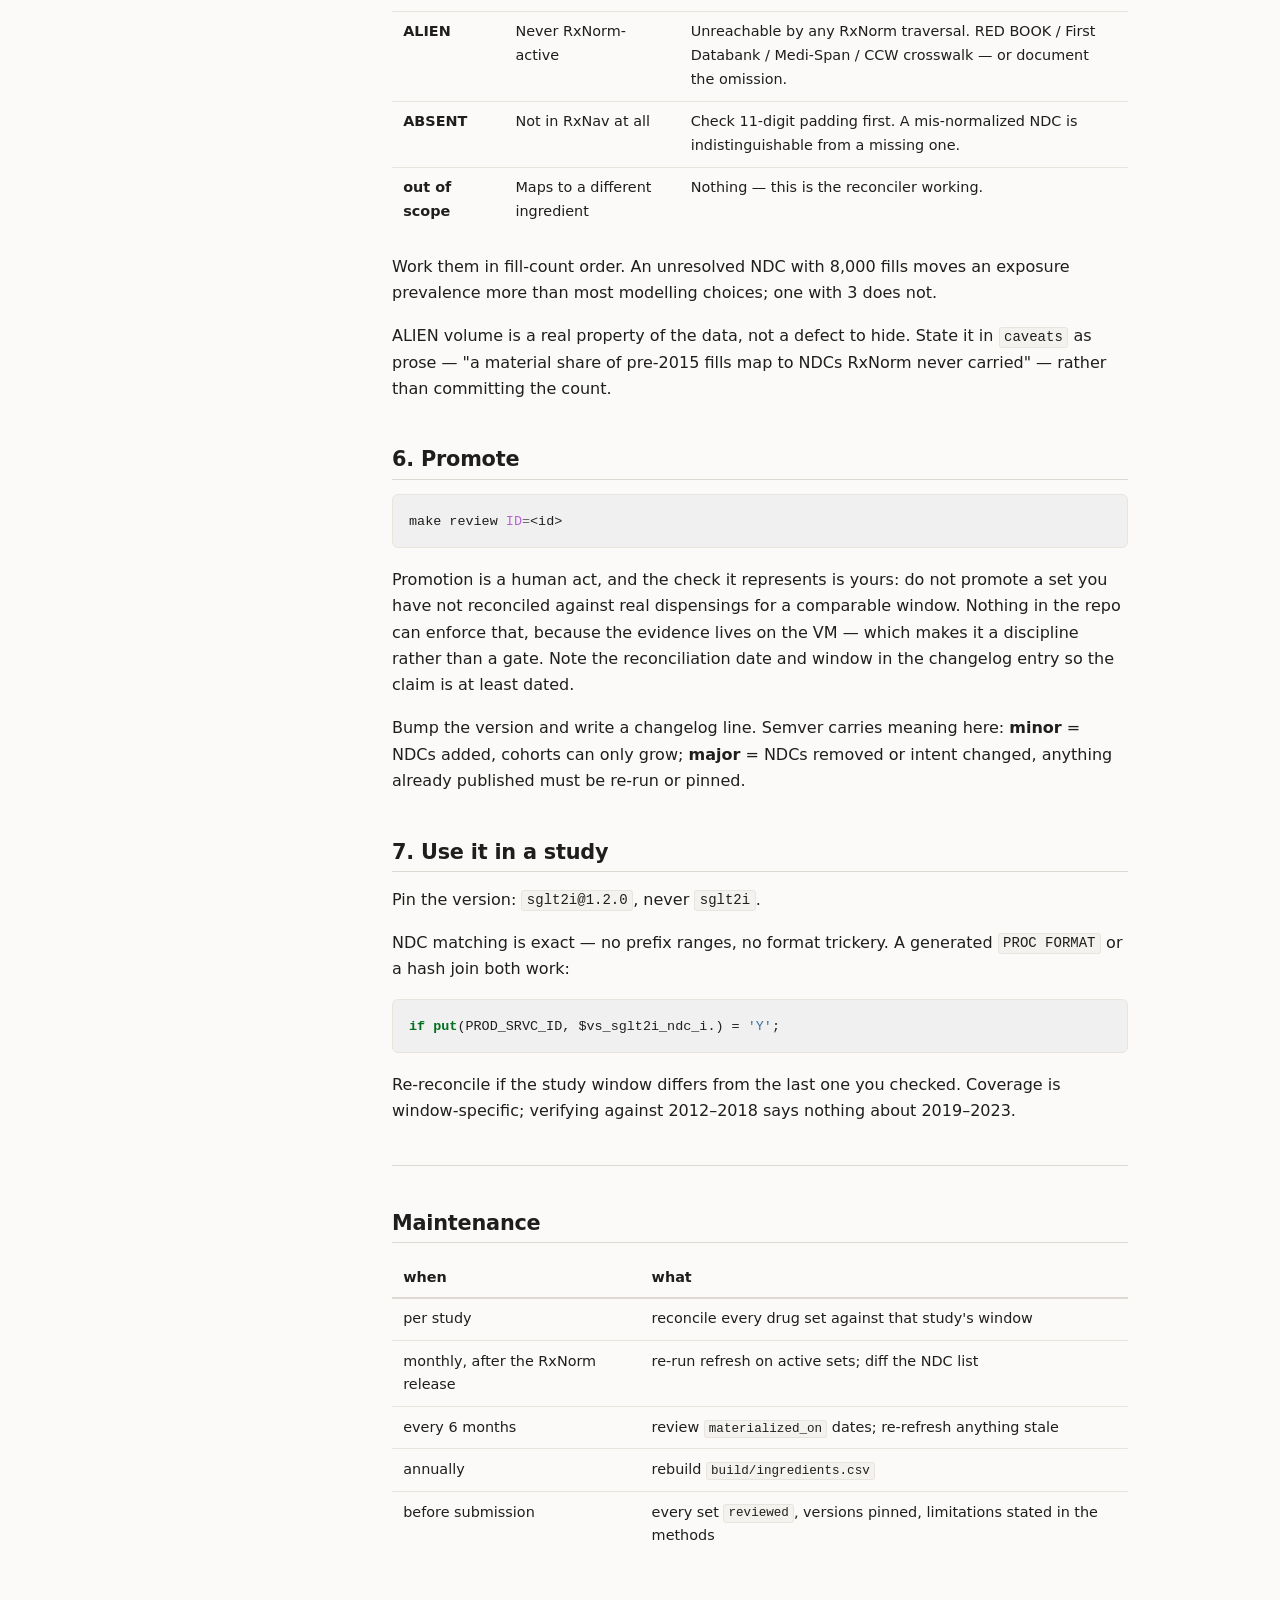
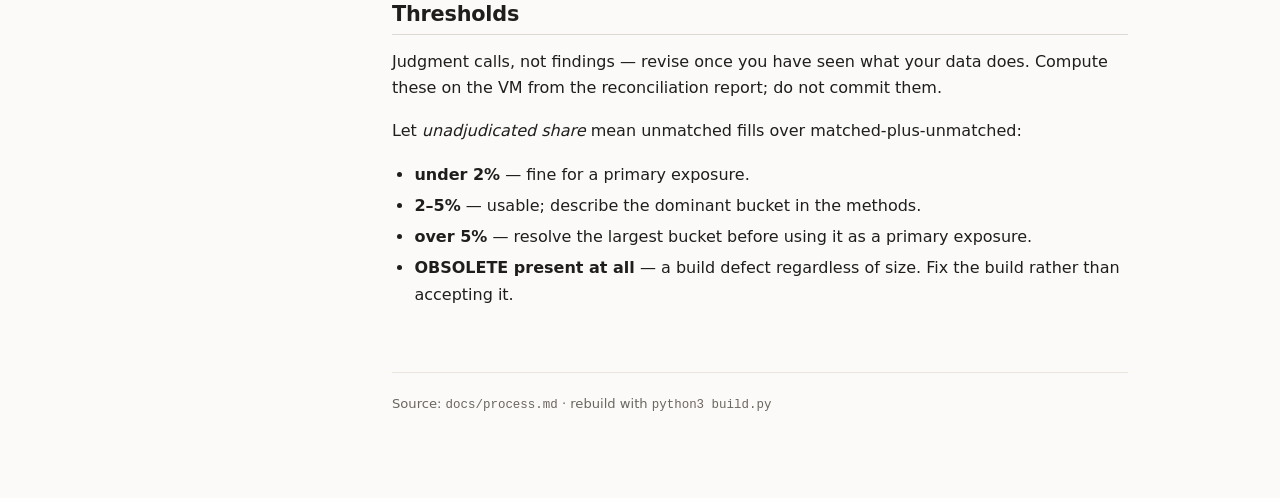
==== commit 20640095: "Resolve doc inconsistencies flagged in review - project-instructions: drop the bracketed placeholder" ====
--- a/process.html
+++ b/process.html
@@ -109,7 +109,7 @@
 </code></pre></div>
 
 <p>Under the hood: <code>products_for_ingredients(concept_status =
-"active_and_historical")</code> then <code>map_rxcui_to_ndc(history = "all")</code>.</p>
+"active_and_historical")</code> then <code>map_rxcui_to_ndc(history = 2)</code>.</p>
 <p><strong><code>active_and_historical</code> is not optional.</strong> It recovers product concepts that
 are Obsolete, Remapped, Quantified, or NotCurrent. Active-only traversal finds
 retired NDCs hanging off live concepts but misses concepts retired outright —
